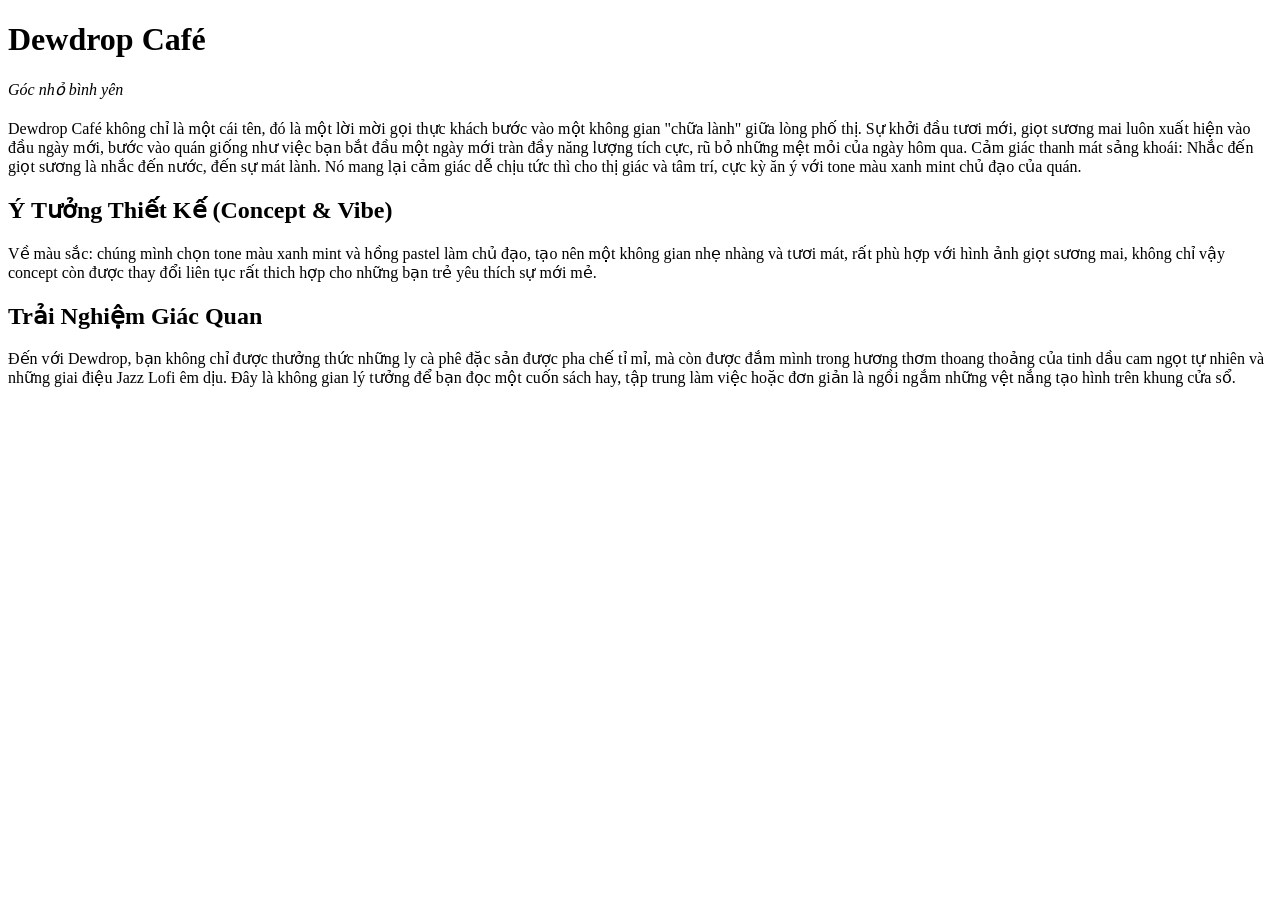
==== html/gioi-thieu.html @ f7c57752 "update" ====
<!DOCTYPE html>
<html lang="vi">
<head> 
    <meta charset="utf-8">
    <meta name="viewport" content="width=device-width, initial-scale=1.0">
    <title>Giới thiệu sơ lược về Dewdrop Café</title>
    <link rel="stylesheet" href="css/style.css">
</head>
<body>
<div class="head"> 
        <h1>Dewdrop Café</h1>
        <p><i>Góc nhỏ bình yên</i></p>
    </div>
    <main class="intro-container">
         <section>
            <h2></h2>
            <p> Dewdrop Café không chỉ là một cái tên, đó là một lời mời gọi thực khách bước vào một không gian "chữa lành" giữa lòng phố thị.

Sự khởi đầu tươi mới, giọt sương mai luôn xuất hiện vào đầu ngày mới, bước vào quán giống như việc bạn bắt đầu một ngày mới tràn đầy năng lượng tích cực, rũ bỏ những mệt mỏi của ngày hôm qua.

Cảm giác thanh mát sảng khoái: Nhắc đến giọt sương là nhắc đến nước, đến sự mát lành. Nó mang lại cảm giác dễ chịu tức thì cho thị giác và tâm trí, cực kỳ ăn ý với tone màu xanh mint chủ đạo của quán.</p>   
        <section>
            <h2>Ý Tưởng Thiết Kế (Concept & Vibe)</h2>
            <p> Về màu sắc: chúng mình chọn tone màu xanh mint và hồng pastel làm chủ đạo, tạo nên một không gian nhẹ nhàng và tươi mát, rất phù hợp với hình ảnh giọt sương mai, không chỉ vậy concept còn được thay đổi liên tục rất thich hợp cho những bạn trẻ yêu thích sự mới mẻ.</p>
        </section>
      <section>
            <h2>Trải Nghiệm Giác Quan</h2>
            <p>Đến với Dewdrop, bạn không chỉ được thưởng thức những ly cà phê đặc sản được pha chế tỉ mỉ, mà còn được đắm mình trong hương thơm thoang thoảng của tinh dầu cam ngọt tự nhiên và những giai điệu Jazz Lofi êm dịu. Đây là không gian lý tưởng để bạn đọc một cuốn sách hay, tập trung làm việc hoặc đơn giản là ngồi ngắm những vệt nắng tạo hình trên khung cửa sổ.</p>
        </section>
    </head>
</body>
</html>
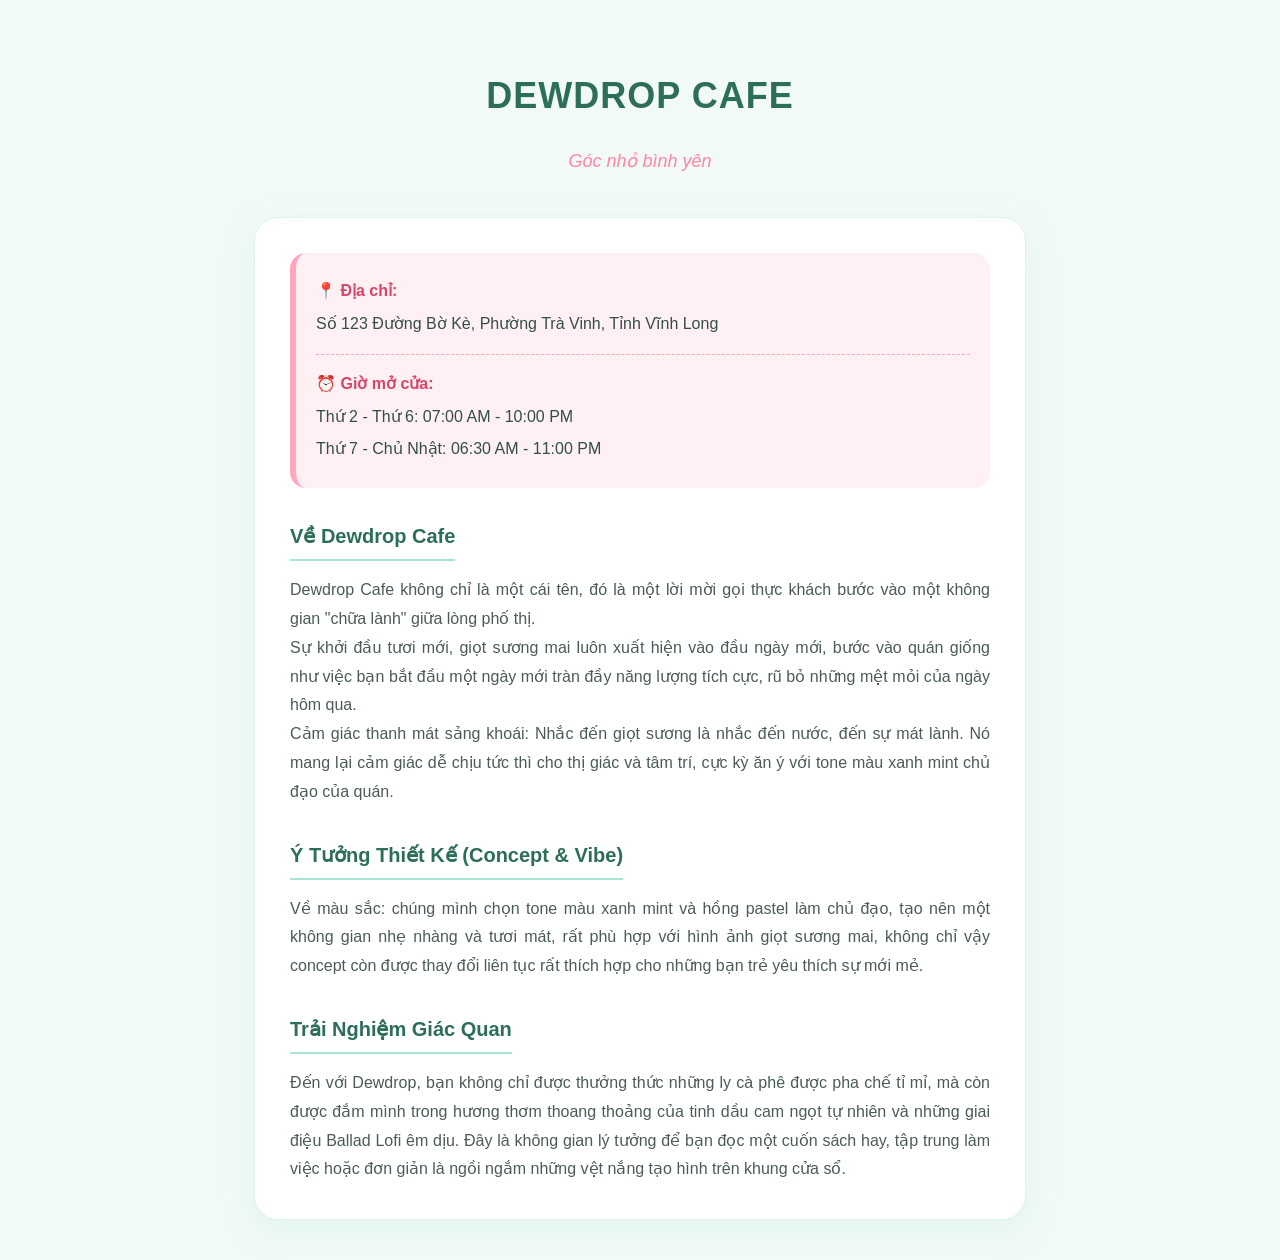
==== commit 02ffeb9f: "them file" ====
--- a/html/gioi-thieu.html
+++ b/html/gioi-thieu.html
@@ -3,30 +3,49 @@
 <head> 
     <meta charset="utf-8">
     <meta name="viewport" content="width=device-width, initial-scale=1.0">
-    <title>Giới thiệu sơ lược về Dewdrop Café</title>
-    <link rel="stylesheet" href="css/style.css">
+    <title>Giới thiệu sơ lược về Dewdrop Cafe</title>
+    <link rel="stylesheet" href="../css/style1.css">
 </head>
 <body>
-<div class="head"> 
-        <h1>Dewdrop Café</h1>
+
+    <div class="head"> 
+        <h1>Dewdrop Cafe</h1>
         <p><i>Góc nhỏ bình yên</i></p>
     </div>
+
     <main class="intro-container">
-         <section>
-            <h2></h2>
-            <p> Dewdrop Café không chỉ là một cái tên, đó là một lời mời gọi thực khách bước vào một không gian "chữa lành" giữa lòng phố thị.
+        
+       <div class="store-info-box">
+            <div>
+                <p><strong>📍 Địa chỉ:</strong></p>
+                <p>Số 123 Đường Bờ Kè, Phường Trà Vinh, Tỉnh Vĩnh Long</p>
+            </div>
+            <hr>
+            <div>
+                <p><strong>⏰ Giờ mở cửa:</strong></p>
+                <p>Thứ 2 - Thứ 6: 07:00 AM - 10:00 PM</p>
+                <p>Thứ 7 - Chủ Nhật: 06:30 AM - 11:00 PM</p>
+            </div>
+        </div>
 
-Sự khởi đầu tươi mới, giọt sương mai luôn xuất hiện vào đầu ngày mới, bước vào quán giống như việc bạn bắt đầu một ngày mới tràn đầy năng lượng tích cực, rũ bỏ những mệt mỏi của ngày hôm qua.
+        <section>
+            <h2>Về Dewdrop Cafe</h2>
+            <p>Dewdrop Cafe không chỉ là một cái tên, đó là một lời mời gọi thực khách bước vào một không gian "chữa lành" giữa lòng phố thị.</p>
+            <p>Sự khởi đầu tươi mới, giọt sương mai luôn xuất hiện vào đầu ngày mới, bước vào quán giống như việc bạn bắt đầu một ngày mới tràn đầy năng lượng tích cực, rũ bỏ những mệt mỏi của ngày hôm qua.</p>
+            <p>Cảm giác thanh mát sảng khoái: Nhắc đến giọt sương là nhắc đến nước, đến sự mát lành. Nó mang lại cảm giác dễ chịu tức thì cho thị giác và tâm trí, cực kỳ ăn ý với tone màu xanh mint chủ đạo của quán.</p>   
+        </section>
 
-Cảm giác thanh mát sảng khoái: Nhắc đến giọt sương là nhắc đến nước, đến sự mát lành. Nó mang lại cảm giác dễ chịu tức thì cho thị giác và tâm trí, cực kỳ ăn ý với tone màu xanh mint chủ đạo của quán.</p>   
         <section>
             <h2>Ý Tưởng Thiết Kế (Concept & Vibe)</h2>
-            <p> Về màu sắc: chúng mình chọn tone màu xanh mint và hồng pastel làm chủ đạo, tạo nên một không gian nhẹ nhàng và tươi mát, rất phù hợp với hình ảnh giọt sương mai, không chỉ vậy concept còn được thay đổi liên tục rất thich hợp cho những bạn trẻ yêu thích sự mới mẻ.</p>
+            <p>Về màu sắc: chúng mình chọn tone màu xanh mint và hồng pastel làm chủ đạo, tạo nên một không gian nhẹ nhàng và tươi mát, rất phù hợp với hình ảnh giọt sương mai, không chỉ vậy concept còn được thay đổi liên tục rất thích hợp cho những bạn trẻ yêu thích sự mới mẻ.</p>
         </section>
-      <section>
+
+        <section>
             <h2>Trải Nghiệm Giác Quan</h2>
-            <p>Đến với Dewdrop, bạn không chỉ được thưởng thức những ly cà phê đặc sản được pha chế tỉ mỉ, mà còn được đắm mình trong hương thơm thoang thoảng của tinh dầu cam ngọt tự nhiên và những giai điệu Jazz Lofi êm dịu. Đây là không gian lý tưởng để bạn đọc một cuốn sách hay, tập trung làm việc hoặc đơn giản là ngồi ngắm những vệt nắng tạo hình trên khung cửa sổ.</p>
+            <p>Đến với Dewdrop, bạn không chỉ được thưởng thức những ly cà phê được pha chế tỉ mỉ, mà còn được đắm mình trong hương thơm thoang thoảng của tinh dầu cam ngọt tự nhiên và những giai điệu Ballad Lofi êm dịu. Đây là không gian lý tưởng để bạn đọc một cuốn sách hay, tập trung làm việc hoặc đơn giản là ngồi ngắm những vệt nắng tạo hình trên khung cửa sổ.</p>
         </section>
-    </head>
+
+    </main>
+
 </body>
 </html>
--- a/css/style1.css
+++ b/css/style1.css
@@ -0,0 +1,99 @@
+
+body {
+    background-color: #f2faf7;
+    font-family: 'Segoe UI', Tahoma, Geneva, Verdana, sans-serif;
+    margin: 0;
+    padding: 40px 20px;
+    color: #334e44; 
+    line-height: 1.8; 
+}
+
+
+.head {
+    text-align: center;
+    margin-bottom: 40px;
+}
+
+.head h1 {
+    color: #2c6e59; 
+    font-size: 36px;
+    margin-bottom: 5px;
+    text-transform: uppercase;
+    letter-spacing: 1px;
+}
+
+.head p i {
+    color: #ff85a2; 
+    font-size: 18px;
+    font-weight: 500;
+}
+
+
+.intro-container {
+    max-width: 700px;
+    margin: 0 auto;
+    background-color: #ffffff; 
+    padding: 35px;
+    border-radius: 24px; 
+    box-shadow: 0 10px 30px rgba(168, 230, 207, 0.25); 
+    border: 1px solid #e1f2ec;
+}
+
+
+.store-info-box {
+    background-color: #fff0f3; 
+    padding: 20px;
+    border-radius: 16px;
+    margin-bottom: 30px;
+    border-left: 6px solid #ffa6bc; 
+}
+
+.store-info-box div {
+    margin-bottom: 10px;
+}
+
+.store-info-box div:last-child {
+    margin-bottom: 0;
+}
+
+.store-info-box p {
+    margin: 4px 0;
+}
+
+.store-info-box strong {
+    color: #d64566; 
+    font-size: 16px;
+}
+
+
+hr {
+    border: 0;
+    border-top: 1px dashed #ffa6bc;
+    margin: 15px 0;
+}
+
+section {
+    margin-bottom: 30px;
+}
+
+section:last-child {
+    margin-bottom: 0;
+}
+
+
+section h2 {
+    color: #2c6e59; 
+    font-size: 20px;
+    border-bottom: 2px solid #a8e6cf; 
+    padding-bottom: 5px;
+    margin-top: 0;
+    margin-bottom: 15px;
+    display: inline-block;
+}
+
+
+section p {
+    margin: 0;
+    text-align: justify;  
+    color: #4a5c54;
+}
